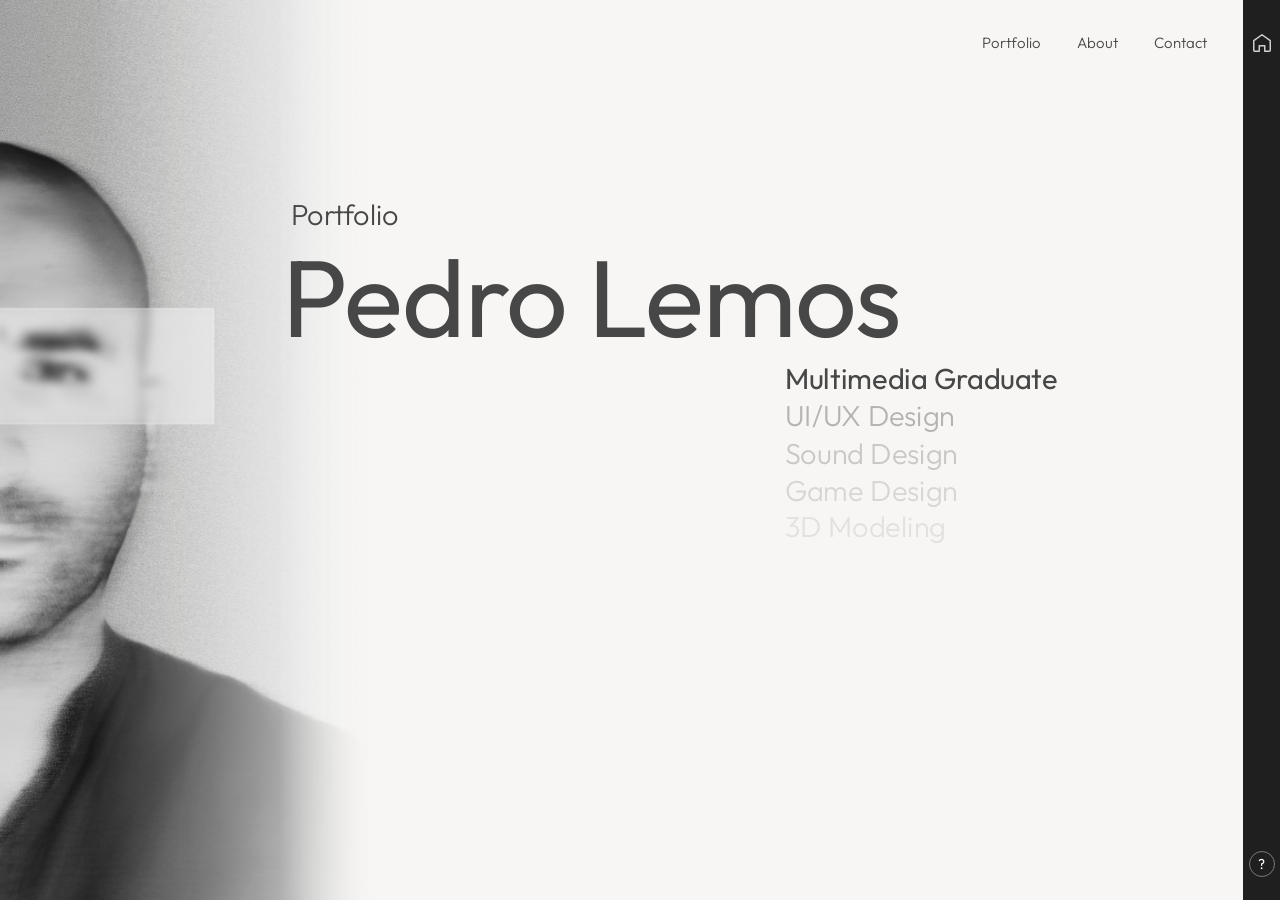
==== index.html @ 50c4084c "mouse decor removed" ====
<!DOCTYPE html>
<html lang="en">
<head>
  <meta charset="UTF-8">
  <meta name="viewport" content="width=device-width, initial-scale=1.0">
  <meta name="description" content="Pedro Lemos — Multimedia Artist, UI/UX Designer, Game Designer. Portfolio showcasing creative work across multiple disciplines.">
  <title>Pedro Lemos — Portfolio</title>
  <link rel="preconnect" href="https://fonts.googleapis.com">
  <link rel="preconnect" href="https://fonts.gstatic.com" crossorigin>
  <link href="https://fonts.googleapis.com/css2?family=Outfit:wght@300;400;500&display=swap" rel="stylesheet">
  <link rel="stylesheet" href="style.css?v=1.5.2">
</head>
<body class="page-landing">

  <div class="viewport-wrapper" id="viewport-wrapper">
    <div class="landing-canvas" id="landing-canvas">

      <!-- Top Navigation Header -->
      <header class="top-nav" id="top-nav">
        <nav class="nav-links">
          <a href="portfolio.html" class="nav-link">Portfolio</a>
          <a href="about.html" class="nav-link">About</a>
          <a href="mailto:pedrotlemos@hotmail.com" class="nav-link" id="nav-contact">Contact</a>
        </nav>
      </header>

      <!-- Main Layout Grid -->
      <main class="main-layout" id="main-layout">
        
        <!-- Left Photo Column (Aspect Ratio Maintained) -->
        <div class="photo-column" id="photo-column">
          <div class="photo-wrapper" id="photo-wrapper">
            <img
              src="photo.png"
              alt="Pedro Lemos portrait"
              class="photo-img photo-default"
              id="photo-default"
            />
            <img
              src="assets/PhotoMe_Hover.png"
              alt="Pedro Lemos portrait hover"
              class="photo-img photo-hover"
              id="photo-hover"
            />
          </div>
        </div>

        <!-- Unified Content Block: Portfolio + Pedro Lemos + Skills -->
        <div class="content-group" id="content-group">
          <!-- Portfolio Label -->
          <span class="label-portfolio" id="label-portfolio">Portfolio</span>
          
          <!-- Pedro Lemos Name -->
          <h1 class="hero-name" id="hero-name">Pedro Lemos</h1>
          
          <!-- Skills List (Aggregated directly under Pedro Lemos) -->
          <div class="skills-block" id="skills-block">
            <p class="skill-item skill--primary" id="skill-multimedia">Multimedia Graduate</p>
            <p class="skill-item skill--sub1" id="skill-uiux">UI/UX Design</p>
            <p class="skill-item skill--sub2" id="skill-sound">Sound Design</p>
            <p class="skill-item skill--sub3" id="skill-game">Game Design</p>
            <p class="skill-item skill--sub4" id="skill-3d">3D Modeling</p>
          </div>
        </div>

      </main>

      <!-- Right Accent Dark Bar (Maintained on all pages) -->
      <aside class="right-accent-bar" id="right-accent-bar">
        <a href="index.html" class="home-btn" aria-label="Go to Home Page">
          <svg width="22" height="22" viewBox="0 0 24 24" fill="none" stroke="currentColor" stroke-width="1.6" stroke-linecap="round" stroke-linejoin="round">
            <path d="M3 9.5L12 3l9 6.5V20a1 1 0 0 1-1 1h-5v-6h-6v6H4a1 1 0 0 1-1-1V9.5z"/>
          </svg>
        </a>
        <button class="hamburger-btn" id="hamburger-btn" aria-label="Toggle Menu">
          <span class="hamburger-line"></span>
          <span class="hamburger-line"></span>
          <span class="hamburger-line"></span>
        </button>
        <button class="info-btn" id="info-btn" aria-label="About this portfolio">?</button>
      </aside>

    </div>
  </div>

  <!-- Info Modal / Popup -->
  <div class="modal-overlay" id="info-modal">
    <div class="modal-content">
      <button class="modal-close" id="modal-close" aria-label="Close modal">&times;</button>
      <h2 class="modal-title">About this Portfolio</h2>
      <div class="modal-body">
        <p><strong>Purpose:</strong> This digital canvas showcases my creative engineering works across UI/UX, 3D modeling, game systems, and audio synthesis.</p>
        <p><strong>Behind the Scenes:</strong> Developed with pure semantic HTML5, fluid modern vanilla CSS (using clamp coordinates for uncompromised resolution support from 1366x768 up to 4K displays), and vanilla JS. It features momentum parallax displacement, staggered entrance animations, and robust query cache versioning.</p>
      </div>
    </div>
  </div>

  <script src="main.js"></script>
</body>
</html>
---- style.css ----
/* ============================================================
   DESIGN TOKENS & DESIGN SYSTEM (Figma Reference 1920x1080)
   ============================================================ */
:root {
  --bg-color: #f7f6f4;
  --dark-bar-bg: #1f1f1f;
  --text-main: #474747;

  /* Hierarchy Opacities */
  --text-sub1: rgba(71, 71, 71, 0.38);
  --text-sub2: rgba(71, 71, 71, 0.26);
  --text-sub3: rgba(71, 71, 71, 0.18);
  --text-sub4: rgba(71, 71, 71, 0.12);

  --font-family: 'Outfit', -apple-system, BlinkMacSystemFont, sans-serif;

  /* Relative Figma scaling variables (based on 1920px canvas width) */
  --right-bar-w: clamp(36px, 2.86vw, 55px);
  --nav-top: clamp(20px, 3.7vh, 40px);
  --nav-right-gap: clamp(24px, 2.86vw, 55px);

  /* Exact gaps from Figma annotations */
  --gap-top-portfolio: clamp(140px, 29vh, 314px);
  --gap-portfolio-name: clamp(14px, 1.74vw, 33.39px);
  --gap-photo-name: clamp(32px, 4.61vw, 88.61px);
  --gap-name-skills: clamp(14px, 1.66vw, 31.83px);
}

/* ============================================================
   RESET & BASE
   ============================================================ */
*,
*::before,
*::after {
  margin: 0;
  padding: 0;
  box-sizing: border-box;
}

html,
body {
  width: 100%;
  height: 100%;
  overflow: hidden;
  background-color: var(--bg-color);
  font-family: var(--font-family);
  color: var(--text-main);
  -webkit-font-smoothing: antialiased;
  -moz-osx-font-smoothing: grayscale;
}

.viewport-wrapper {
  width: 100vw;
  height: 100vh;
  overflow: hidden;
  position: relative;
  background-color: var(--bg-color);
}

.landing-canvas {
  width: 100%;
  height: 100%;
  display: grid;
  grid-template-columns: 1fr var(--right-bar-w);
  position: relative;
}

.right-accent-bar {
  background-color: var(--dark-bar-bg);
  height: 100%;
  width: 100%;
  z-index: 25;
  position: relative;
}

.home-btn {
  position: absolute;
  top: calc(var(--nav-top) - 6px);
  left: 50%;
  transform: translateX(-50%);
  width: 32px;
  height: 32px;
  display: flex;
  align-items: center;
  justify-content: center;
  color: rgba(255, 255, 255, 0.8);
  text-decoration: none;
  z-index: 30;
  outline: none;
  transition: color 0.3s ease, transform 0.3s ease, opacity 0.3s ease;
}

.home-btn:hover {
  color: #ffffff;
  transform: translateX(-50%) scale(1.1);
}

body.initial-load .home-btn {
  animation: info-btn-reveal 0.8s cubic-bezier(0.22, 1, 0.36, 1) 0.15s both;
}

.hamburger-btn {
  display: none !important; /* Hidden for now, saved for later */
  position: absolute;
  top: calc(var(--nav-top) - 4px);
  left: 50%;
  transform: translateX(-50%);
  flex-direction: column;
  justify-content: space-between;
  width: 22px;
  height: 14px;
  background: none;
  border: none;
  padding: 0;
  cursor: pointer;
  z-index: 30;
  outline: none;
}

.hamburger-line {
  width: 100%;
  height: 2px;
  background-color: #ffffff;
  border-radius: 2px;
  transition: opacity 0.3s ease;
}

.hamburger-btn:hover .hamburger-line {
  opacity: 0.7;
}

.info-btn {
  position: absolute;
  bottom: clamp(12px, 1.8vw, 28px);
  left: 50%;
  transform: translateX(-50%);
  width: 26px;
  height: 26px;
  border: 1px solid rgba(255, 255, 255, 0.4);
  border-radius: 50%;
  background: none;
  color: #ffffff;
  font-family: 'Outfit', sans-serif;
  font-size: 14px;
  font-weight: 400;
  display: flex;
  align-items: center;
  justify-content: center;
  cursor: pointer;
  z-index: 30;
  outline: none;
  transition: border-color 0.3s ease, background-color 0.3s ease, transform 0.3s ease;
}

.info-btn:hover {
  border-color: #ffffff;
  background-color: rgba(255, 255, 255, 0.1);
  transform: translateX(-50%) scale(1.05);
}

body.initial-load .info-btn {
  animation: info-btn-reveal 0.8s cubic-bezier(0.22, 1, 0.36, 1) 0.25s both;
}

@keyframes info-btn-reveal {
  from {
    opacity: 0;
    transform: translateX(-50%) translateY(16px);
  }
  to {
    opacity: 1;
    transform: translateX(-50%) translateY(0);
  }
}

body.initial-load .right-accent-bar {
  transform-origin: top;
  animation: bar-reveal 1s cubic-bezier(0.22, 1, 0.36, 1) 0.05s both;
}

body.initial-load .hamburger-btn {
  animation: nav-link-reveal 0.75s cubic-bezier(0.22, 1, 0.36, 1) both;
  animation-delay: 0.15s;
}

/* ============================================================
   TOP NAVIGATION
   ============================================================ */
.top-nav {
  position: absolute;
  top: var(--nav-top);
  right: calc(var(--right-bar-w) + var(--nav-right-gap));
  z-index: 30;
}

.logo-brand {
  position: absolute;
  top: var(--nav-top);
  left: clamp(24px, 3.2vw, 55px);
  z-index: 30;
  font-weight: 500;
  font-size: clamp(16px, 1.2vw, 23px);
  letter-spacing: -0.01em;
  color: var(--text-main);
  text-decoration: none;
  transition: opacity 0.3s ease;
}

.logo-brand:hover {
  opacity: 0.65;
}

body.initial-load .logo-brand {
  animation: nav-link-reveal 0.75s cubic-bezier(0.22, 1, 0.36, 1) both;
  animation-delay: 0.05s;
}

.nav-links {
  display: flex;
  align-items: center;
  gap: clamp(24px, 2.8vw, 48px);
}

/* Header links entrance animation: ONE BY ONE (Staggered) ONLY on initial site load */
body.initial-load .nav-link {
  animation: nav-link-reveal 0.75s cubic-bezier(0.22, 1, 0.36, 1) both;
}

body.initial-load .nav-links a:nth-child(1) { animation-delay: 0.10s; }
body.initial-load .nav-links a:nth-child(2) { animation-delay: 0.22s; }
body.initial-load .nav-links a:nth-child(3) { animation-delay: 0.34s; }

/* ALL links MUST have exact same light weight (300) */
.nav-link {
  position: relative;
  display: inline-flex;
  justify-content: center;
  align-items: center;
  font-weight: 300 !important;
  font-size: clamp(15px, 1.1vw, 21px);
  color: var(--text-main);
  text-decoration: none;
  transition: opacity 0.3s ease;
  padding-bottom: 2px;
}

.nav-link::after {
  content: '';
  position: absolute;
  bottom: 0;
  left: 50%;
  transform: translateX(-50%);
  width: 0%;
  height: 1px;
  background-color: currentColor;
  transition: width 0.35s cubic-bezier(0.25, 1, 0.5, 1);
}

.nav-link:hover,
.nav-link.active {
  opacity: 0.65;
}

.nav-link:hover::after,
.nav-link.active::after {
  width: 70%;
}

/* ============================================================
   MAIN LAYOUT & PORTRAIT (STRICT ASPECT RATIO)
   ============================================================ */
.main-layout {
  position: relative;
  width: 100%;
  height: 100%;
  display: flex;
  align-items: stretch;
  overflow: hidden;
}

/* Photo Column - Preserves strict aspect ratio */
.photo-column {
  height: 100%;
  aspect-ratio: 380 / 920;
  max-width: 35vw;
  position: relative;
  overflow: hidden;
  z-index: 2;
  flex-shrink: 0;
  animation: photo-reveal 1.2s cubic-bezier(0.22, 1, 0.36, 1) 0.15s both;

  /* Linear horizontal mask fading right side */
  mask-image: linear-gradient(to right, #000 75%, transparent 100%);
  -webkit-mask-image: linear-gradient(to right, #000 75%, transparent 100%);
}

.photo-wrapper {
  position: relative;
  width: 100%;
  height: 100%;
  will-change: transform;
}

.photo-img {
  position: absolute;
  top: 0;
  left: 0;
  width: 100%;
  height: 100%;
  object-fit: cover;
  object-position: center left;
  display: block;
  filter: grayscale(100%);
  transition: opacity 0.6s ease, filter 0.6s ease;
}

.photo-default {
  z-index: 1;
  opacity: 1;
}

.photo-hover {
  z-index: 2;
  opacity: 0;
}

.photo-column:hover .photo-hover {
  opacity: 1;
  filter: grayscale(40%);
}

.photo-column:hover .photo-default {
  filter: grayscale(40%);
}

/* ============================================================
   UNIFIED CONTENT GROUP (Portfolio + Pedro Lemos + Skills)
   ============================================================ */
/* All items are grouped together so they NEVER separate */
.content-group {
  position: absolute;
  top: clamp(95px, 21.8vh, 240px);
  left: clamp(260px, 22vw, 340px);
  display: flex;
  flex-direction: column;
  align-items: flex-start;
  z-index: 10;
  pointer-events: auto;
  transform: scale(0.92);
  transform-origin: top left;
}

/* Portfolio label */
.label-portfolio {
  font-weight: 300;
  font-size: clamp(22px, 2.46vw, 47.3px);
  color: var(--text-main);
  letter-spacing: -0.2px;
  margin-left: clamp(6px, 0.75vw, 12px);
  margin-bottom: var(--gap-portfolio-name);
  animation: text-entrance-up 0.85s cubic-bezier(0.22, 1, 0.36, 1) 0.22s both;
}

/* Pedro Lemos Heading */
.hero-name {
  font-weight: 400;
  font-size: clamp(56px, 9.27vw, 178px);
  line-height: 0.82;
  letter-spacing: -0.01em;
  color: var(--text-main);
  white-space: nowrap;
  margin-bottom: var(--gap-name-skills);
  animation: text-entrance-up 0.9s cubic-bezier(0.22, 1, 0.36, 1) 0.32s both;
}

/* Skills Block */
.skills-block {
  align-self: flex-end;
  margin-left: clamp(380px, 42.7vw, 820px);
  display: flex;
  flex-direction: column;
  gap: 2px;
  text-align: left;
  width: clamp(240px, 17.45vw, 335px);
  max-width: 100%;
}

.skill-item {
  font-weight: 300;
  font-size: clamp(22px, 2.46vw, 47.3px);
  line-height: 1.22;
  transition: color 0.3s ease, transform 0.3s ease;
  cursor: default;
  white-space: nowrap;
  animation: skill-cascade 0.65s cubic-bezier(0.22, 1, 0.36, 1) both;
}

.skill-item:not(.skill--primary):hover {
  transform: translateX(4px);
  color: var(--text-main) !important;
}

/* Staggered cascade entrance delays (Top to Bottom) */
.skill--primary { color: var(--text-main); font-weight: 400; animation-delay: 0.45s; }
.skill--sub1    { color: var(--text-sub1); animation-delay: 0.55s; }
.skill--sub2    { color: var(--text-sub2); animation-delay: 0.65s; }
.skill--sub3    { color: var(--text-sub3); animation-delay: 0.75s; }
.skill--sub4    { color: var(--text-sub4); animation-delay: 0.85s; }

/* Top-to-bottom cascade keyframes */
@keyframes skill-cascade {
  from {
    opacity: 0;
    transform: translateY(-14px);
  }
  to {
    opacity: 1;
    transform: translateY(0);
  }
}

@keyframes text-entrance-up {
  from {
    opacity: 0;
    transform: translateY(28px);
  }
  to {
    opacity: 1;
    transform: translateY(0);
  }
}

@keyframes content-page-entrance {
  from {
    opacity: 0;
    transform: translateY(22px);
  }
  to {
    opacity: 1;
    transform: translateY(0);
  }
}

@keyframes bar-reveal {
  from {
    opacity: 0;
    transform: scaleY(0);
  }
  to {
    opacity: 1;
    transform: scaleY(1);
  }
}

@keyframes nav-link-reveal {
  from {
    opacity: 0;
    transform: translateY(-16px);
  }
  to {
    opacity: 1;
    transform: translateY(0);
  }
}

@keyframes photo-reveal {
  from {
    opacity: 0;
    filter: blur(4px) grayscale(100%);
  }
  to {
    opacity: 1;
    filter: blur(0px) grayscale(100%);
  }
}

/* ============================================================
   2K & 4K HIGH-RESOLUTION PROPORTIONAL SCALING (2560px & 3840px)
   ============================================================ */
@media (min-width: 1921px) {
  :root {
    --right-bar-w: 2.86vw;
    --nav-top: 3.7vh;
    --nav-right-gap: 2.86vw;
    --gap-top-portfolio: 29vh;
    --gap-portfolio-name: 1.74vw;
    --gap-photo-name: 4.61vw;
    --gap-name-skills: 1.66vw;
  }

  .nav-link {
    font-size: 1.1vw;
  }

  .logo-brand {
    font-size: 1.2vw;
  }

  .photo-column {
    max-width: 35vw;
  }

  .content-group {
    top: 21.8vh;
    left: 22vw;
  }

  .label-portfolio {
    font-size: 2.46vw;
    margin-left: 0.75vw;
  }

  .hero-name {
    font-size: 9.27vw;
  }

  .skills-block {
    margin-left: 42.7vw;
    width: 17.45vw;
  }

  .skill-item {
    font-size: 2.46vw;
  }
}

/* ============================================================
   RESPONSIVE BREAKPOINTS (PRESERVES PROPORTIONS & RATIOS)
   ============================================================ */

@media (max-width: 1024px) {
  .content-group {
    left: calc(28vw + 24px);
    max-width: calc(100vw - 28vw - var(--right-bar-w) - 40px);
  }

  .skills-block {
    align-self: flex-start;
    margin-left: 20px;
  }
}

@media (max-width: 768px) {

  html,
  body {
    overflow-y: auto;
    height: auto;
  }

  .viewport-wrapper {
    height: auto;
    min-height: 100vh;
  }

  .landing-canvas {
    grid-template-columns: 1fr 20px;
    height: auto;
    min-height: 100vh;
  }

  .main-layout {
    flex-direction: column;
    height: auto;
  }

  .photo-column {
    width: 100%;
    max-width: 100%;
    height: 44vh;
    min-height: 300px;
    aspect-ratio: auto;
    mask-image: linear-gradient(to bottom, #000 80%, transparent 100%);
    -webkit-mask-image: linear-gradient(to bottom, #000 80%, transparent 100%);
  }

  .content-group {
    position: relative;
    top: auto;
    left: auto;
    padding: 32px 20px 60px;
    max-width: 100%;
  }

  .skills-block {
    align-self: flex-start;
    margin-left: 0;
  }

  .top-nav {
    top: 16px;
    right: 36px;
  }
}

/* ============================================================
   PORTFOLIO SHOWCASE PAGE (portfolio.html)
   ============================================================ */
.portfolio-main {
  width: 100%;
  height: 100vh;
  overflow-y: auto;
  padding: clamp(100px, 14vh, 140px) clamp(40px, 6vw, 120px) 80px;
  scroll-behavior: smooth;
  animation: content-page-entrance 0.7s cubic-bezier(0.22, 1, 0.36, 1) both;
}

.portfolio-header-block {
  margin-bottom: 48px;
  animation: fade-up 0.8s cubic-bezier(0.22, 1, 0.36, 1) 0.1s both;
}

.back-link {
  display: inline-block;
  font-weight: 300;
  font-size: 16px;
  color: var(--text-main);
  text-decoration: none;
  margin-bottom: 16px;
  opacity: 0.7;
  transition: opacity 0.3s ease, transform 0.3s ease;
}

.back-link:hover {
  opacity: 1;
  transform: translateX(-4px);
}

.portfolio-title {
  font-weight: 400;
  font-size: clamp(36px, 4.5vw, 64px);
  color: var(--text-main);
  line-height: 1.1;
  margin-bottom: 12px;
}

.portfolio-subtitle {
  font-weight: 300;
  font-size: clamp(18px, 1.8vw, 24px);
  color: var(--text-sub1);
  max-width: 600px;
}

.portfolio-grid {
  display: grid;
  grid-template-columns: repeat(auto-fill, minmax(320px, 1fr));
  gap: 36px;
  animation: fade-up 0.8s cubic-bezier(0.22, 1, 0.36, 1) 0.25s both;
}

.project-card {
  background: #ffffff;
  border-radius: 12px;
  border: 1px solid rgba(71, 71, 71, 0.08);
  overflow: hidden;
  transition: transform 0.4s cubic-bezier(0.22, 1, 0.36, 1), box-shadow 0.4s ease;
  box-shadow: 0 4px 20px rgba(0, 0, 0, 0.03);
}

.project-card:hover {
  transform: translateY(-8px);
  box-shadow: 0 16px 32px rgba(0, 0, 0, 0.08);
}

.card-image-wrapper {
  width: 100%;
  height: 220px;
  background-color: #faf9f7;
  display: flex;
  align-items: center;
  justify-content: center;
  overflow: hidden;
  border-bottom: 1px solid rgba(71, 71, 71, 0.06);
}

.card-img {
  width: 100%;
  height: 100%;
  object-fit: cover;
  filter: grayscale(100%);
  transition: filter 0.5s ease, transform 0.5s ease;
}

.project-card:hover .card-img {
  transform: scale(1.06);
  filter: grayscale(20%);
}


.card-info {
  padding: 24px;
}

.card-category {
  display: inline-block;
  font-weight: 300;
  font-size: 13px;
  letter-spacing: 0.08em;
  text-transform: uppercase;
  color: var(--text-sub1);
  margin-bottom: 8px;
}

.card-title {
  font-weight: 400;
  font-size: 20px;
  color: var(--text-main);
  margin-bottom: 8px;
  line-height: 1.3;
}

.card-desc {
  font-weight: 300;
  font-size: 15px;
  color: rgba(71, 71, 71, 0.7);
  line-height: 1.5;
}

/* ============================================================
   ABOUT ME PAGE (about.html)
   ============================================================ */
.about-container {
  width: 100%;
  height: 100vh;
  display: grid;
  grid-template-columns: auto 1fr clamp(243px, 17.2vw, 306px);
  padding: calc(var(--nav-top) + clamp(26px, 2.5vw, 38px)) var(--right-bar-w) clamp(30px, 4vh, 60px) clamp(24px, 3.2vw, 55px);
  gap: clamp(26px, 2.8vw, 42px);
  box-sizing: border-box;
  align-items: stretch;
  animation: content-page-entrance 0.7s cubic-bezier(0.22, 1, 0.36, 1) both;
}

.about-left-col {
  height: 100%;
  display: flex;
  align-items: flex-start;
  justify-content: flex-start;
}

.about-photo-wrapper {
  width: auto;
  height: 100%;
  max-height: calc(100vh - var(--nav-top) - clamp(26px, 2.5vw, 38px) - clamp(30px, 4vh, 60px));
  overflow: hidden;
  border-radius: 0;
  box-shadow: none;
  background: transparent;
  display: flex;
  align-items: flex-start;
  justify-content: flex-start;
}

.about-photo-img {
  width: auto;
  height: 100%;
  max-height: calc(100vh - var(--nav-top) - clamp(26px, 2.5vw, 38px) - clamp(30px, 4vh, 60px));
  object-fit: contain;
  filter: grayscale(100%);
}

.about-center-col {
  width: 100%;
  height: 100%;
  display: flex;
  align-items: flex-end;
  justify-content: flex-start;
  padding-bottom: 0;
}

.about-description {
  max-width: 480px;
  display: flex;
  flex-direction: column;
  gap: 20px;
}

.about-bio,
.about-skills-list {
  font-weight: 300;
  font-size: clamp(15px, 1.15vw, 18px);
  color: rgba(71, 71, 71, 0.85);
  line-height: 1.6;
}

.about-right-col {
  width: 100%;
  height: 100%;
  display: flex;
  flex-direction: column;
  align-items: flex-end;
  justify-content: flex-start;
}

.secondary-card {
  width: clamp(243px, 17.2vw, 306px);
  display: flex;
  flex-direction: column;
}

.secondary-photo-wrapper {
  width: 100%;
  max-height: calc(100vh - var(--nav-top) - clamp(26px, 2.5vw, 38px) - 140px);
  aspect-ratio: 3 / 4;
  overflow: hidden;
  border-radius: 2px;
  background: transparent;
}

.secondary-photo-img {
  width: 100%;
  height: 100%;
  object-fit: cover;
}

.secondary-photo-caption {
  font-weight: 300;
  font-size: clamp(13px, 0.95vw, 15px);
  color: rgba(71, 71, 71, 0.8);
  line-height: 1.5;
  margin-top: clamp(20px, 2vh, 32px);
}

/* Responsive adjustments for About Page */
@media (max-width: 1024px) {
  .about-container {
    grid-template-columns: 1fr;
    height: auto;
    overflow-y: auto;
    padding-bottom: 80px;
    gap: 36px;
    align-items: start;
  }

  .about-left-col {
    justify-content: center;
  }

  .about-photo-wrapper {
    max-height: 50vh;
  }

  .about-center-col,
  .about-right-col {
    align-items: flex-start;
  }

  .secondary-card {
    max-width: 100%;
  }
}

/* ============================================================
   MODAL OVERLAY (INFO / BEHIND THE SCENES)
   ============================================================ */
.modal-overlay {
  position: fixed;
  top: 0;
  left: 0;
  width: 100vw;
  height: 100vh;
  background-color: rgba(0, 0, 0, 0.4);
  backdrop-filter: blur(8px);
  -webkit-backdrop-filter: blur(8px);
  z-index: 100;
  display: flex;
  align-items: center;
  justify-content: center;
  opacity: 0;
  pointer-events: none;
  transition: opacity 0.4s cubic-bezier(0.22, 1, 0.36, 1);
}

.modal-overlay.active {
  opacity: 1;
  pointer-events: auto;
}

.modal-content {
  background-color: #ffffff;
  border-radius: 12px;
  width: 90%;
  max-width: 485px;
  padding: 36px;
  box-shadow: 0 20px 40px rgba(0, 0, 0, 0.15);
  position: relative;
  transform: translateY(20px) scale(0.95);
  transition: transform 0.4s cubic-bezier(0.22, 1, 0.36, 1);
}

.modal-overlay.active .modal-content {
  transform: translateY(0) scale(1);
}

.modal-close {
  position: absolute;
  top: 20px;
  right: 20px;
  background: none;
  border: none;
  font-size: 28px;
  line-height: 1;
  color: var(--text-main);
  opacity: 0.6;
  cursor: pointer;
  padding: 4px;
  transition: opacity 0.2s ease, transform 0.2s ease;
  outline: none;
}

.modal-close:hover {
  opacity: 1;
  transform: scale(1.1);
}

.modal-title {
  font-weight: 400;
  font-size: 24px;
  color: var(--text-main);
  margin-bottom: 20px;
}

.modal-body {
  font-weight: 300;
  font-size: 15px;
  color: rgba(71, 71, 71, 0.85);
  line-height: 1.6;
}

.modal-body p {
  margin-bottom: 16px;
}

.modal-body p:last-child {
  margin-bottom: 0;
}

.modal-body strong {
  font-weight: 500;
  color: var(--text-main);
}
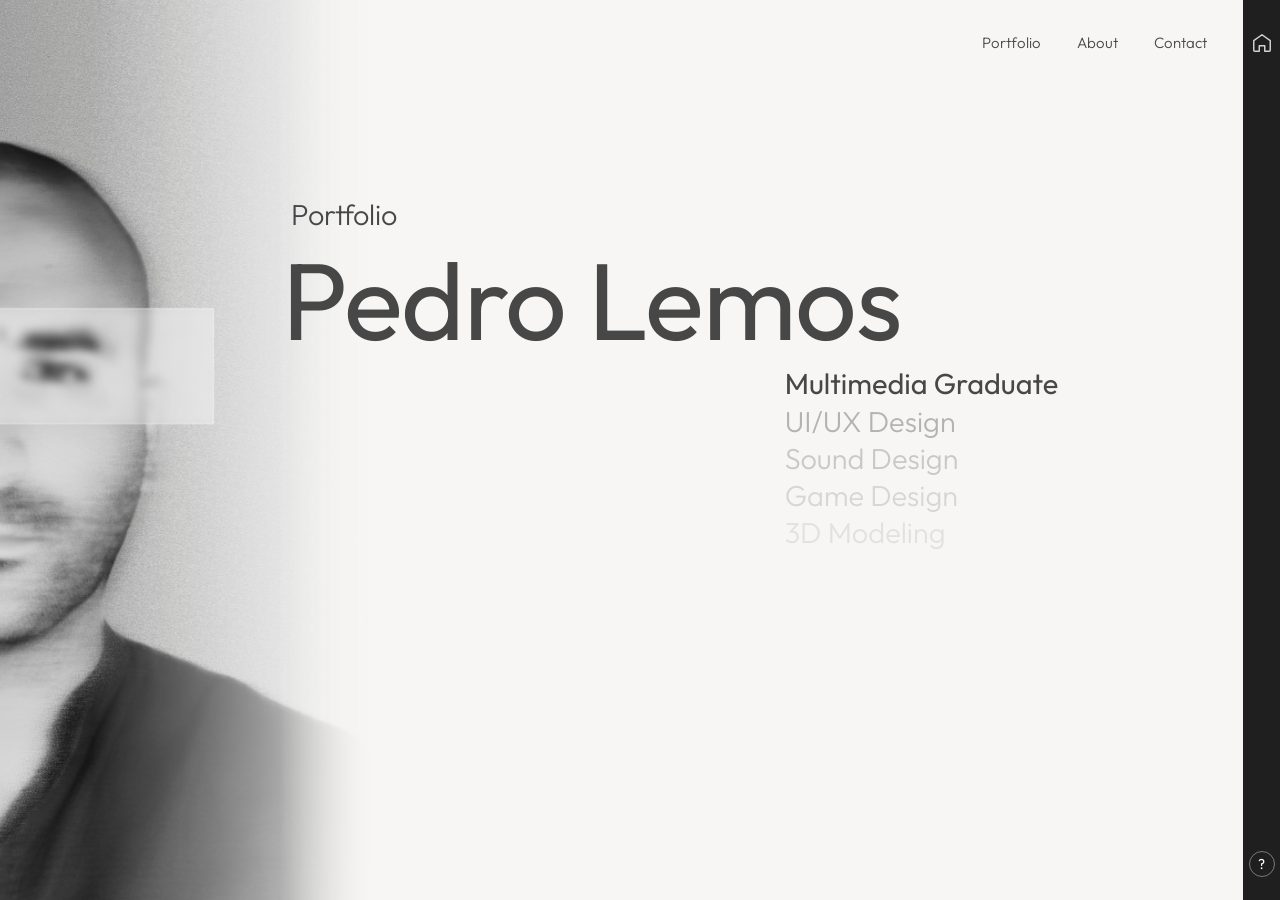
==== commit 03119be7: "1.0" ====
--- a/index.html
+++ b/index.html
@@ -8,15 +8,14 @@
   <link rel="preconnect" href="https://fonts.googleapis.com">
   <link rel="preconnect" href="https://fonts.gstatic.com" crossorigin>
   <link href="https://fonts.googleapis.com/css2?family=Outfit:wght@300;400;500&display=swap" rel="stylesheet">
-  <link rel="stylesheet" href="style.css?v=1.5.2">
+  <link rel="stylesheet" href="style.css?v=1.9.6">
 </head>
 <body class="page-landing">
 
   <div class="viewport-wrapper" id="viewport-wrapper">
     <div class="landing-canvas" id="landing-canvas">
 
-      <!-- Top Navigation Header -->
-      <header class="top-nav" id="top-nav">
+            <header class="top-nav" id="top-nav">
         <nav class="nav-links">
           <a href="portfolio.html" class="nav-link">Portfolio</a>
           <a href="about.html" class="nav-link">About</a>
@@ -24,11 +23,9 @@
         </nav>
       </header>
 
-      <!-- Main Layout Grid -->
-      <main class="main-layout" id="main-layout">
+            <main class="main-layout" id="main-layout">
         
-        <!-- Left Photo Column (Aspect Ratio Maintained) -->
-        <div class="photo-column" id="photo-column">
+                <div class="photo-column" id="photo-column">
           <div class="photo-wrapper" id="photo-wrapper">
             <img
               src="photo.png"
@@ -45,16 +42,12 @@
           </div>
         </div>
 
-        <!-- Unified Content Block: Portfolio + Pedro Lemos + Skills -->
-        <div class="content-group" id="content-group">
-          <!-- Portfolio Label -->
-          <span class="label-portfolio" id="label-portfolio">Portfolio</span>
+                <div class="content-group" id="content-group">
+                    <span class="label-portfolio" id="label-portfolio">Portfolio</span>
           
-          <!-- Pedro Lemos Name -->
-          <h1 class="hero-name" id="hero-name">Pedro Lemos</h1>
+                    <h1 class="hero-name" id="hero-name">Pedro Lemos</h1>
           
-          <!-- Skills List (Aggregated directly under Pedro Lemos) -->
-          <div class="skills-block" id="skills-block">
+                    <div class="skills-block" id="skills-block">
             <p class="skill-item skill--primary" id="skill-multimedia">Multimedia Graduate</p>
             <p class="skill-item skill--sub1" id="skill-uiux">UI/UX Design</p>
             <p class="skill-item skill--sub2" id="skill-sound">Sound Design</p>
@@ -65,8 +58,7 @@
 
       </main>
 
-      <!-- Right Accent Dark Bar (Maintained on all pages) -->
-      <aside class="right-accent-bar" id="right-accent-bar">
+            <aside class="right-accent-bar" id="right-accent-bar">
         <a href="index.html" class="home-btn" aria-label="Go to Home Page">
           <svg width="22" height="22" viewBox="0 0 24 24" fill="none" stroke="currentColor" stroke-width="1.6" stroke-linecap="round" stroke-linejoin="round">
             <path d="M3 9.5L12 3l9 6.5V20a1 1 0 0 1-1 1h-5v-6h-6v6H4a1 1 0 0 1-1-1V9.5z"/>
@@ -83,15 +75,27 @@
     </div>
   </div>
 
-  <!-- Info Modal / Popup -->
-  <div class="modal-overlay" id="info-modal">
+    <div class="modal-overlay" id="info-modal">
     <div class="modal-content">
       <button class="modal-close" id="modal-close" aria-label="Close modal">&times;</button>
       <h2 class="modal-title">About this Portfolio</h2>
       <div class="modal-body">
-        <p><strong>Purpose:</strong> This digital canvas showcases my creative engineering works across UI/UX, 3D modeling, game systems, and audio synthesis.</p>
-        <p><strong>Behind the Scenes:</strong> Developed with pure semantic HTML5, fluid modern vanilla CSS (using clamp coordinates for uncompromised resolution support from 1366x768 up to 4K displays), and vanilla JS. It features momentum parallax displacement, staggered entrance animations, and robust query cache versioning.</p>
+        <p>This website serves as an evolving digital canvas and personal archive, a space to document independent projects.</p>
+        <p><strong>Stack & Performance:</strong> Vanilla HTML5 / CSS3 / JavaScript - Optimized WebP & Inline SVG - Priority Fetching</p>
       </div>
+    </div>
+  </div>
+
+  <div class="mobile-block-overlay" id="mobile-block-overlay">
+    <div class="mobile-block-box">
+      <svg class="mobile-block-icon" viewBox="0 0 24 24" fill="none" stroke="currentColor" stroke-width="1.6" stroke-linecap="round" stroke-linejoin="round">
+        <rect x="2" y="3" width="20" height="14" rx="2" ry="2"></rect>
+        <line x1="8" y1="21" x2="16" y2="21"></line>
+        <line x1="12" y1="17" x2="12" y2="21"></line>
+      </svg>
+      <h2 class="mobile-block-title">Desktop Experience Only</h2>
+      <p class="mobile-block-text">This website is not yet optimized for mobile devices. Please visit on a desktop or laptop computer for the intended experience.</p>
+      <span class="mobile-block-tag">Mobile Version In Progress</span>
     </div>
   </div>
 
--- a/style.css
+++ b/style.css
@@ -1,34 +1,25 @@
-/* ============================================================
-   DESIGN TOKENS & DESIGN SYSTEM (Figma Reference 1920x1080)
-   ============================================================ */
 :root {
   --bg-color: #f7f6f4;
   --dark-bar-bg: #1f1f1f;
   --text-main: #474747;
 
-  /* Hierarchy Opacities */
-  --text-sub1: rgba(71, 71, 71, 0.38);
+    --text-sub1: rgba(71, 71, 71, 0.38);
   --text-sub2: rgba(71, 71, 71, 0.26);
   --text-sub3: rgba(71, 71, 71, 0.18);
   --text-sub4: rgba(71, 71, 71, 0.12);
 
   --font-family: 'Outfit', -apple-system, BlinkMacSystemFont, sans-serif;
 
-  /* Relative Figma scaling variables (based on 1920px canvas width) */
-  --right-bar-w: clamp(36px, 2.86vw, 55px);
+    --right-bar-w: clamp(36px, 2.86vw, 55px);
   --nav-top: clamp(20px, 3.7vh, 40px);
   --nav-right-gap: clamp(24px, 2.86vw, 55px);
 
-  /* Exact gaps from Figma annotations */
-  --gap-top-portfolio: clamp(140px, 29vh, 314px);
+    --gap-top-portfolio: clamp(140px, 29vh, 314px);
   --gap-portfolio-name: clamp(14px, 1.74vw, 33.39px);
   --gap-photo-name: clamp(32px, 4.61vw, 88.61px);
   --gap-name-skills: clamp(14px, 1.66vw, 31.83px);
 }
 
-/* ============================================================
-   RESET & BASE
-   ============================================================ */
 *,
 *::before,
 *::after {
@@ -100,8 +91,7 @@
 }
 
 .hamburger-btn {
-  display: none !important; /* Hidden for now, saved for later */
-  position: absolute;
+  display: none !important;   position: absolute;
   top: calc(var(--nav-top) - 4px);
   left: 50%;
   transform: translateX(-50%);
@@ -183,9 +173,6 @@
   animation-delay: 0.15s;
 }
 
-/* ============================================================
-   TOP NAVIGATION
-   ============================================================ */
 .top-nav {
   position: absolute;
   top: var(--nav-top);
@@ -221,7 +208,6 @@
   gap: clamp(24px, 2.8vw, 48px);
 }
 
-/* Header links entrance animation: ONE BY ONE (Staggered) ONLY on initial site load */
 body.initial-load .nav-link {
   animation: nav-link-reveal 0.75s cubic-bezier(0.22, 1, 0.36, 1) both;
 }
@@ -230,7 +216,6 @@
 body.initial-load .nav-links a:nth-child(2) { animation-delay: 0.22s; }
 body.initial-load .nav-links a:nth-child(3) { animation-delay: 0.34s; }
 
-/* ALL links MUST have exact same light weight (300) */
 .nav-link {
   position: relative;
   display: inline-flex;
@@ -266,9 +251,6 @@
   width: 70%;
 }
 
-/* ============================================================
-   MAIN LAYOUT & PORTRAIT (STRICT ASPECT RATIO)
-   ============================================================ */
 .main-layout {
   position: relative;
   width: 100%;
@@ -278,7 +260,6 @@
   overflow: hidden;
 }
 
-/* Photo Column - Preserves strict aspect ratio */
 .photo-column {
   height: 100%;
   aspect-ratio: 380 / 920;
@@ -289,8 +270,7 @@
   flex-shrink: 0;
   animation: photo-reveal 1.2s cubic-bezier(0.22, 1, 0.36, 1) 0.15s both;
 
-  /* Linear horizontal mask fading right side */
-  mask-image: linear-gradient(to right, #000 75%, transparent 100%);
+    mask-image: linear-gradient(to right, #000 75%, transparent 100%);
   -webkit-mask-image: linear-gradient(to right, #000 75%, transparent 100%);
 }
 
@@ -333,10 +313,6 @@
   filter: grayscale(40%);
 }
 
-/* ============================================================
-   UNIFIED CONTENT GROUP (Portfolio + Pedro Lemos + Skills)
-   ============================================================ */
-/* All items are grouped together so they NEVER separate */
 .content-group {
   position: absolute;
   top: clamp(95px, 21.8vh, 240px);
@@ -346,14 +322,11 @@
   align-items: flex-start;
   z-index: 10;
   pointer-events: auto;
-  transform: scale(0.92);
-  transform-origin: top left;
-}
-
-/* Portfolio label */
+}
+
 .label-portfolio {
   font-weight: 300;
-  font-size: clamp(22px, 2.46vw, 47.3px);
+  font-size: clamp(20.2px, 2.26vw, 43.5px);
   color: var(--text-main);
   letter-spacing: -0.2px;
   margin-left: clamp(6px, 0.75vw, 12px);
@@ -361,10 +334,9 @@
   animation: text-entrance-up 0.85s cubic-bezier(0.22, 1, 0.36, 1) 0.22s both;
 }
 
-/* Pedro Lemos Heading */
 .hero-name {
   font-weight: 400;
-  font-size: clamp(56px, 9.27vw, 178px);
+  font-size: clamp(51.5px, 8.53vw, 163.7px);
   line-height: 0.82;
   letter-spacing: -0.01em;
   color: var(--text-main);
@@ -373,22 +345,24 @@
   animation: text-entrance-up 0.9s cubic-bezier(0.22, 1, 0.36, 1) 0.32s both;
 }
 
-/* Skills Block */
 .skills-block {
   align-self: flex-end;
-  margin-left: clamp(380px, 42.7vw, 820px);
+  margin-left: clamp(350px, 39.3vw, 754px);
   display: flex;
   flex-direction: column;
   gap: 2px;
   text-align: left;
-  width: clamp(240px, 17.45vw, 335px);
+  width: clamp(220px, 16.05vw, 308px);
   max-width: 100%;
 }
 
 .skill-item {
   font-weight: 300;
-  font-size: clamp(22px, 2.46vw, 47.3px);
+  font-size: clamp(20.2px, 2.26vw, 43.5px);
   line-height: 1.22;
+  text-rendering: geometricPrecision;
+  -webkit-font-smoothing: antialiased;
+  -moz-osx-font-smoothing: grayscale;
   transition: color 0.3s ease, transform 0.3s ease;
   cursor: default;
   white-space: nowrap;
@@ -400,14 +374,12 @@
   color: var(--text-main) !important;
 }
 
-/* Staggered cascade entrance delays (Top to Bottom) */
 .skill--primary { color: var(--text-main); font-weight: 400; animation-delay: 0.45s; }
 .skill--sub1    { color: var(--text-sub1); animation-delay: 0.55s; }
 .skill--sub2    { color: var(--text-sub2); animation-delay: 0.65s; }
 .skill--sub3    { color: var(--text-sub3); animation-delay: 0.75s; }
 .skill--sub4    { color: var(--text-sub4); animation-delay: 0.85s; }
 
-/* Top-to-bottom cascade keyframes */
 @keyframes skill-cascade {
   from {
     opacity: 0;
@@ -441,6 +413,28 @@
   }
 }
 
+@keyframes about-fade-in {
+  from {
+    opacity: 0;
+    filter: blur(4px);
+  }
+  to {
+    opacity: 1;
+    filter: blur(0);
+  }
+}
+
+@keyframes about-fade-up {
+  from {
+    opacity: 0;
+    transform: translateY(24px);
+  }
+  to {
+    opacity: 1;
+    transform: translateY(0);
+  }
+}
+
 @keyframes bar-reveal {
   from {
     opacity: 0;
@@ -474,9 +468,6 @@
   }
 }
 
-/* ============================================================
-   2K & 4K HIGH-RESOLUTION PROPORTIONAL SCALING (2560px & 3840px)
-   ============================================================ */
 @media (min-width: 1921px) {
   :root {
     --right-bar-w: 2.86vw;
@@ -524,9 +515,6 @@
   }
 }
 
-/* ============================================================
-   RESPONSIVE BREAKPOINTS (PRESERVES PROPORTIONS & RATIOS)
-   ============================================================ */
 
 @media (max-width: 1024px) {
   .content-group {
@@ -593,9 +581,6 @@
   }
 }
 
-/* ============================================================
-   PORTFOLIO SHOWCASE PAGE (portfolio.html)
-   ============================================================ */
 .portfolio-main {
   width: 100%;
   height: 100vh;
@@ -653,13 +638,83 @@
   border-radius: 12px;
   border: 1px solid rgba(71, 71, 71, 0.08);
   overflow: hidden;
-  transition: transform 0.4s cubic-bezier(0.22, 1, 0.36, 1), box-shadow 0.4s ease;
+  transition: transform 0.4s cubic-bezier(0.22, 1, 0.36, 1), box-shadow 0.4s ease, border-color 0.4s ease;
   box-shadow: 0 4px 20px rgba(0, 0, 0, 0.03);
-}
-
-.project-card:hover {
+  position: relative;
+  display: flex;
+  flex-direction: column;
+  text-decoration: none;
+  color: inherit;
+}
+
+.project-card--active {
+  cursor: pointer;
+}
+
+.project-card--active:hover {
   transform: translateY(-8px);
-  box-shadow: 0 16px 32px rgba(0, 0, 0, 0.08);
+  box-shadow: 0 16px 36px rgba(0, 0, 0, 0.09);
+  border-color: rgba(71, 71, 71, 0.22);
+}
+
+.project-card--locked {
+  cursor: not-allowed;
+  opacity: 0.82;
+  background: #faf9f7;
+}
+
+.project-card--locked:hover {
+  transform: none;
+  box-shadow: 0 4px 20px rgba(0, 0, 0, 0.03);
+  border-color: rgba(71, 71, 71, 0.08);
+}
+
+.project-card--locked .card-img {
+  filter: grayscale(100%) opacity(45%) contrast(85%);
+  transform: none !important;
+}
+
+.project-card--locked .card-img.card-img--3d {
+  transform: scale(1.6) translate(-4%, 3%) !important;
+  transform-origin: center center;
+}
+
+.locked-overlay {
+  position: absolute;
+  top: 0;
+  left: 0;
+  width: 100%;
+  height: 100%;
+  display: flex;
+  align-items: center;
+  justify-content: center;
+  background: rgba(247, 246, 244, 0.45);
+  backdrop-filter: blur(2px);
+  -webkit-backdrop-filter: blur(2px);
+  z-index: 4;
+}
+
+.lock-pill {
+  display: inline-flex;
+  align-items: center;
+  gap: 7px;
+  background: rgba(255, 255, 255, 0.95);
+  border: 1px solid rgba(71, 71, 71, 0.15);
+  color: var(--text-main);
+  padding: 8px 14px;
+  border-radius: 24px;
+  font-size: 12px;
+  font-weight: 400;
+  letter-spacing: 0.03em;
+  box-shadow: 0 4px 14px rgba(0, 0, 0, 0.06);
+}
+
+.project-card--locked .card-title {
+  color: rgba(71, 71, 71, 0.65);
+}
+
+.project-card--locked .card-desc {
+  color: rgba(71, 71, 71, 0.45);
 }
 
 .card-image-wrapper {
@@ -671,6 +726,7 @@
   justify-content: center;
   overflow: hidden;
   border-bottom: 1px solid rgba(71, 71, 71, 0.06);
+  position: relative;
 }
 
 .card-img {
@@ -681,14 +737,15 @@
   transition: filter 0.5s ease, transform 0.5s ease;
 }
 
-.project-card:hover .card-img {
-  transform: scale(1.06);
-  filter: grayscale(20%);
-}
-
+.project-card--active:hover .card-img {
+  transform: scale(1.05);
+  filter: grayscale(10%);
+}
 
 .card-info {
   padding: 24px;
+  display: flex;
+  flex-direction: column;
 }
 
 .card-category {
@@ -716,9 +773,270 @@
   line-height: 1.5;
 }
 
-/* ============================================================
-   ABOUT ME PAGE (about.html)
-   ============================================================ */
+.cat-minimal-container {
+  width: 100%;
+  height: 100vh;
+  display: grid;
+  grid-template-columns: auto 1fr;
+  padding: calc(var(--nav-top) + clamp(16px, 2vh, 32px)) 0 clamp(20px, 3vh, 40px) clamp(32px, 4.5vw, 80px);
+  gap: clamp(90px, 14vw, 260px);
+  box-sizing: border-box;
+  align-items: center;
+  overflow: hidden;
+  animation: about-fade-in 0.8s cubic-bezier(0.22, 1, 0.36, 1) both;
+}
+
+.cat-left-col {
+  height: 100%;
+  display: flex;
+  flex-direction: column;
+  justify-content: center;
+  flex-shrink: 0;
+  animation: about-fade-in 0.9s cubic-bezier(0.22, 1, 0.36, 1) 0.1s both;
+}
+
+.cat-headline-block {
+  display: flex;
+  flex-direction: column;
+  gap: clamp(6px, 1vh, 10px);
+    transform: translateY(clamp(-65px, -7.2vh, -45px));
+}
+
+.cat-back-arrow {
+  display: inline-flex;
+  align-items: center;
+  gap: 5px;
+  font-size: clamp(15px, 1.1vw, 17px);
+  font-weight: 300;
+  color: var(--text-main);
+  text-decoration: none;
+  opacity: 0.65;
+  transition: opacity 0.3s ease, transform 0.3s ease;
+  width: fit-content;
+}
+
+.cat-back-arrow:hover {
+  opacity: 1;
+  transform: translateX(-5px);
+}
+
+.cat-main-title {
+  font-weight: 400;
+  font-size: clamp(44px, 5.5vw, 84px);
+  color: var(--text-main);
+  line-height: 1.02;
+  letter-spacing: -0.025em;
+  white-space: nowrap;
+}
+
+.cat-right-col {
+  height: 100%;
+  width: 100%;
+  display: flex;
+  align-items: center;
+  justify-content: flex-start;
+  overflow-x: auto;
+  overflow-y: hidden;
+  padding-right: 0;
+  padding-left: 0;
+  padding-top: 20px;
+  padding-bottom: 20px;
+  scroll-behavior: smooth;
+  -webkit-overflow-scrolling: touch;
+  cursor: grab;
+  animation: about-fade-in 0.9s cubic-bezier(0.22, 1, 0.36, 1) 0.1s both;
+
+    scrollbar-width: none;
+  -ms-overflow-style: none;
+}
+
+.cat-right-col::-webkit-scrollbar {
+  display: none;
+  width: 0;
+  height: 0;
+}
+
+.cat-projects-row {
+  display: flex;
+  align-items: center;
+  gap: clamp(36px, 3.8vw, 64px);
+  padding-right: clamp(36px, 3.8vw, 64px);
+}
+
+.cat-project-item {
+  width: clamp(290px, 24vw, 380px);
+  flex-shrink: 0;
+  display: flex;
+  flex-direction: column;
+  background: transparent;
+}
+
+.cat-item-media {
+  width: 100%;
+  aspect-ratio: 1 / 1.04;
+  border-radius: 6px;
+  overflow: hidden;
+  background: #faf9f7;
+  border: 1px solid rgba(71, 71, 71, 0.08);
+  box-shadow: 0 4px 18px rgba(0, 0, 0, 0.03);
+  margin-bottom: clamp(14px, 1.8vh, 20px);
+  position: relative;
+  transition: transform 0.4s cubic-bezier(0.22, 1, 0.36, 1), box-shadow 0.4s ease, border-color 0.4s ease;
+}
+
+.cat-project-item:not(.cat-project-item--locked):hover .cat-item-media {
+  transform: translateY(-6px);
+  box-shadow: 0 14px 30px rgba(0, 0, 0, 0.07);
+  border-color: rgba(71, 71, 71, 0.2);
+}
+
+.cat-item-img {
+  width: 100%;
+  height: 100%;
+  object-fit: cover;
+  display: block;
+  filter: grayscale(100%);
+  transition: filter 0.5s ease, transform 0.5s ease;
+}
+
+.cat-project-item:not(.cat-project-item--locked):hover .cat-item-img {
+  transform: scale(1.04);
+  filter: grayscale(15%);
+}
+
+.cat-item-media--placeholder {
+  background: #ffffff;
+  display: flex;
+  align-items: center;
+  justify-content: center;
+  border: 1.5px dashed rgba(71, 71, 71, 0.16);
+  box-shadow: none;
+}
+
+.cat-lock-pill {
+  display: inline-flex;
+  align-items: center;
+  gap: 8px;
+  background: rgba(247, 246, 244, 0.95);
+  border: 1px solid rgba(71, 71, 71, 0.14);
+  color: var(--text-main);
+  padding: 9px 16px;
+  border-radius: 24px;
+  font-size: 13px;
+  font-weight: 400;
+  letter-spacing: 0.03em;
+  box-shadow: 0 2px 12px rgba(0, 0, 0, 0.04);
+}
+
+.cat-project-item--locked {
+  opacity: 0.78;
+}
+
+.cat-project-item--locked .cat-item-title {
+  color: rgba(71, 71, 71, 0.65);
+}
+
+.cat-project-item--locked .cat-item-desc {
+  color: rgba(71, 71, 71, 0.45);
+}
+
+.cat-item-info {
+  display: flex;
+  flex-direction: column;
+}
+
+.cat-item-title {
+  font-weight: 500;
+  font-size: clamp(18px, 1.45vw, 23px);
+  color: var(--text-main);
+  margin-bottom: 8px;
+  line-height: 1.25;
+}
+
+.cat-item-desc {
+  font-weight: 300;
+  font-size: clamp(13.5px, 0.95vw, 15px);
+  color: rgba(71, 71, 71, 0.7);
+  line-height: 1.5;
+  margin-bottom: 16px;
+  display: -webkit-box;
+  -webkit-line-clamp: 2;
+  line-clamp: 2;
+  -webkit-box-orient: vertical;
+  overflow: hidden;
+}
+
+.cat-item-action {
+  display: inline-flex;
+  align-items: center;
+  gap: 8px;
+  background: none;
+  border: none;
+  padding: 0;
+  font-family: inherit;
+  font-size: 13.5px;
+  font-weight: 400;
+  letter-spacing: 0.02em;
+  color: var(--text-main);
+  text-decoration: none;
+  cursor: pointer;
+  width: fit-content;
+  outline: none;
+  transition: transform 0.3s ease, color 0.3s ease;
+}
+
+.cat-item-action:hover {
+  color: #000000;
+  transform: translateX(4px);
+}
+
+.cat-item-action--disabled {
+  color: rgba(71, 71, 71, 0.4);
+  cursor: default;
+  font-size: 12px;
+  letter-spacing: 0.04em;
+  text-transform: uppercase;
+}
+
+@media (max-width: 900px) {
+  .cat-minimal-container {
+    grid-template-columns: 1fr;
+    height: auto;
+    min-height: 100vh;
+    overflow-y: auto;
+    gap: 36px;
+    padding-top: calc(var(--nav-top) + 60px);
+    padding-right: var(--right-bar-w);
+    align-items: flex-start;
+  }
+
+  .cat-main-title {
+    white-space: normal;
+  }
+
+  .cat-headline-block {
+    transform: none;
+  }
+
+  .cat-left-col {
+    justify-content: flex-start;
+  }
+
+  .cat-right-col {
+    overflow-x: auto;
+    padding-bottom: 40px;
+    padding-left: 0;
+  }
+
+  .cat-projects-row {
+    gap: 32px;
+  }
+
+  .cat-project-item {
+    width: clamp(260px, 75vw, 340px);
+  }
+}
+
 .about-container {
   width: 100%;
   height: 100vh;
@@ -728,7 +1046,7 @@
   gap: clamp(26px, 2.8vw, 42px);
   box-sizing: border-box;
   align-items: stretch;
-  animation: content-page-entrance 0.7s cubic-bezier(0.22, 1, 0.36, 1) both;
+  animation: about-fade-in 0.8s cubic-bezier(0.22, 1, 0.36, 1) both;
 }
 
 .about-left-col {
@@ -736,6 +1054,7 @@
   display: flex;
   align-items: flex-start;
   justify-content: flex-start;
+  animation: about-fade-in 1s cubic-bezier(0.22, 1, 0.36, 1) 0.1s both;
 }
 
 .about-photo-wrapper {
@@ -766,6 +1085,7 @@
   align-items: flex-end;
   justify-content: flex-start;
   padding-bottom: 0;
+  animation: about-fade-in 1s cubic-bezier(0.22, 1, 0.36, 1) 0.1s both;
 }
 
 .about-description {
@@ -773,6 +1093,7 @@
   display: flex;
   flex-direction: column;
   gap: 20px;
+  margin-left: clamp(-18px, -1.2vw, -8px);
 }
 
 .about-bio,
@@ -790,6 +1111,7 @@
   flex-direction: column;
   align-items: flex-end;
   justify-content: flex-start;
+  animation: about-fade-in 1s cubic-bezier(0.22, 1, 0.36, 1) 0.1s both;
 }
 
 .secondary-card {
@@ -818,10 +1140,9 @@
   font-size: clamp(13px, 0.95vw, 15px);
   color: rgba(71, 71, 71, 0.8);
   line-height: 1.5;
-  margin-top: clamp(20px, 2vh, 32px);
-}
-
-/* Responsive adjustments for About Page */
+  margin-top: clamp(12px, 1.3vh, 18px);
+}
+
 @media (max-width: 1024px) {
   .about-container {
     grid-template-columns: 1fr;
@@ -850,9 +1171,6 @@
   }
 }
 
-/* ============================================================
-   MODAL OVERLAY (INFO / BEHIND THE SCENES)
-   ============================================================ */
 .modal-overlay {
   position: fixed;
   top: 0;
@@ -938,4 +1256,154 @@
 .modal-body strong {
   font-weight: 500;
   color: var(--text-main);
+}
+
+.project-modal-content {
+  max-width: 680px;
+  width: 92%;
+  padding: clamp(24px, 3.2vw, 38px);
+  border-radius: 16px;
+  box-shadow: 0 24px 60px rgba(0, 0, 0, 0.22);
+}
+
+.project-modal-kicker {
+  display: inline-block;
+  font-size: 11.5px;
+  font-weight: 500;
+  letter-spacing: 0.08em;
+  text-transform: uppercase;
+  color: rgba(71, 71, 71, 0.65);
+  margin-bottom: 6px;
+}
+
+.project-modal-title {
+  font-size: clamp(22px, 2.2vw, 30px);
+  font-weight: 400;
+  color: var(--text-main);
+  margin-bottom: 18px;
+  letter-spacing: -0.01em;
+}
+
+.project-modal-video-container {
+  width: 100%;
+  aspect-ratio: 16 / 9;
+  border-radius: 10px;
+  overflow: hidden;
+  background: #000000;
+  margin-bottom: 20px;
+  box-shadow: 0 8px 28px rgba(0, 0, 0, 0.12);
+  border: none;
+}
+
+.project-modal-video {
+  width: 100%;
+  height: 100%;
+  object-fit: cover;
+  display: block;
+}
+
+.project-modal-body {
+  font-size: 14.5px;
+  font-weight: 300;
+  color: rgba(71, 71, 71, 0.85);
+  line-height: 1.6;
+}
+
+.project-modal-body p {
+  margin-bottom: 12px;
+}
+
+.project-modal-actions {
+  margin-top: 22px;
+  display: flex;
+  align-items: center;
+}
+
+.project-modal-btn {
+  display: inline-flex;
+  align-items: center;
+  gap: 8px;
+  background: var(--dark-bar-bg);
+  color: #ffffff;
+  padding: 11px 22px;
+  border-radius: 8px;
+  font-size: 13.5px;
+  font-weight: 400;
+  letter-spacing: 0.02em;
+  text-decoration: none;
+  transition: background-color 0.3s ease, transform 0.3s ease, box-shadow 0.3s ease;
+  box-shadow: 0 4px 14px rgba(0, 0, 0, 0.14);
+}
+
+.project-modal-btn:hover {
+  background: #000000;
+  transform: translateY(-2px);
+  box-shadow: 0 6px 20px rgba(0, 0, 0, 0.22);
+}
+
+.mobile-block-overlay {
+  display: none;
+}
+
+@media (max-width: 768px) {
+  .mobile-block-overlay {
+    display: flex;
+    flex-direction: column;
+    align-items: center;
+    justify-content: center;
+    position: fixed;
+    top: 0;
+    left: 0;
+    width: 100vw;
+    height: 100vh;
+    background-color: var(--bg-color);
+    z-index: 999999;
+    padding: 32px 24px;
+    text-align: center;
+  }
+
+  .mobile-block-box {
+    max-width: 340px;
+    display: flex;
+    flex-direction: column;
+    align-items: center;
+    gap: 16px;
+  }
+
+  .mobile-block-icon {
+    width: 48px;
+    height: 48px;
+    color: var(--text-main);
+    opacity: 0.85;
+    margin-bottom: 8px;
+  }
+
+  .mobile-block-title {
+    font-size: 22px;
+    font-weight: 400;
+    color: var(--text-main);
+    letter-spacing: -0.01em;
+    line-height: 1.25;
+  }
+
+  .mobile-block-text {
+    font-size: 14.5px;
+    font-weight: 300;
+    color: rgba(71, 71, 71, 0.7);
+    line-height: 1.6;
+  }
+
+  .mobile-block-tag {
+    display: inline-flex;
+    align-items: center;
+    gap: 6px;
+    background: rgba(71, 71, 71, 0.06);
+    border: 1px solid rgba(71, 71, 71, 0.12);
+    color: var(--text-main);
+    padding: 6px 14px;
+    border-radius: 20px;
+    font-size: 12px;
+    font-weight: 400;
+    margin-top: 8px;
+  }
 }
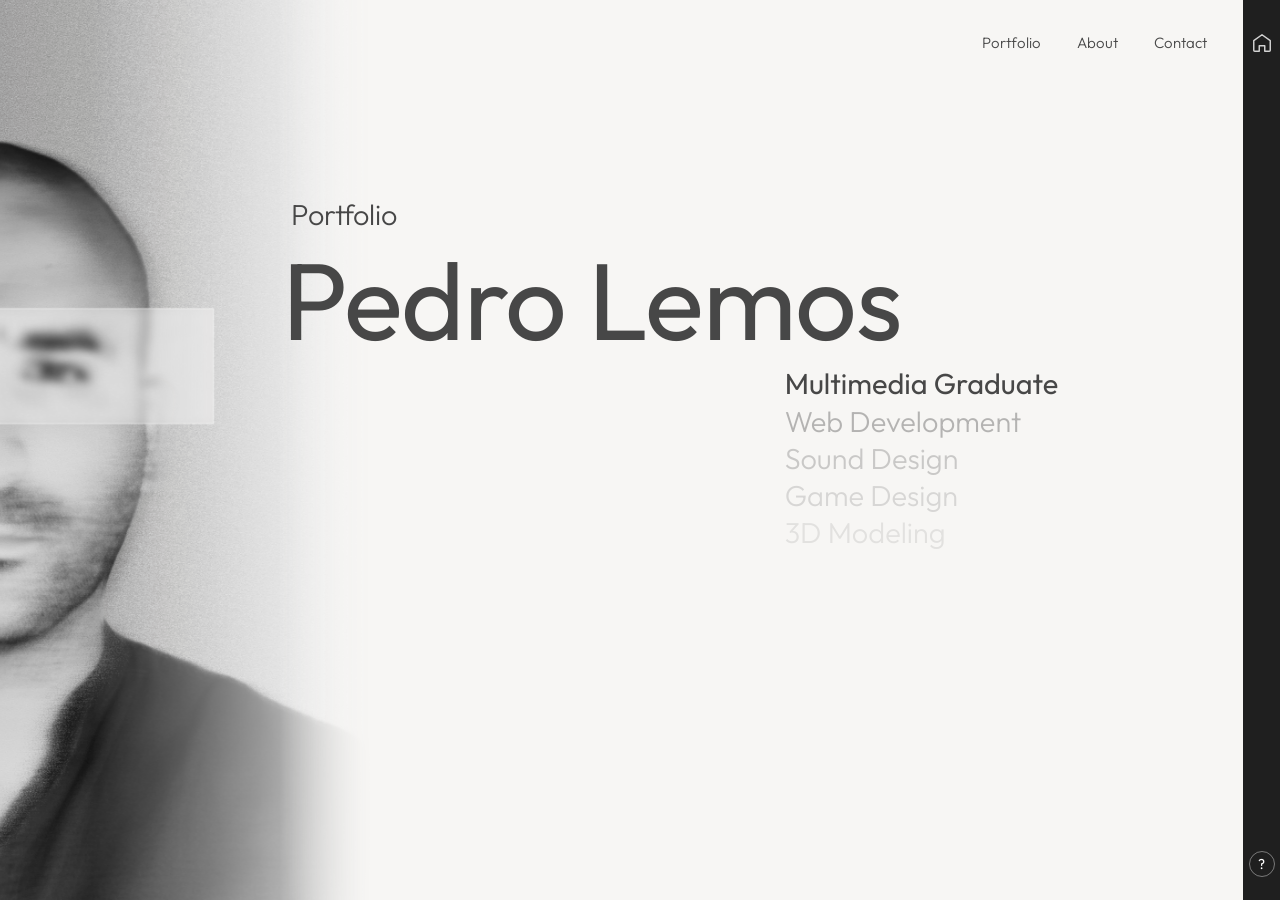
==== commit 9cc3574d: "small changes, category uiux to web dev, cat alignment" ====
--- a/index.html
+++ b/index.html
@@ -49,7 +49,7 @@
           
                     <div class="skills-block" id="skills-block">
             <p class="skill-item skill--primary" id="skill-multimedia">Multimedia Graduate</p>
-            <p class="skill-item skill--sub1" id="skill-uiux">UI/UX Design</p>
+            <p class="skill-item skill--sub1" id="skill-uiux">Web Development</p>
             <p class="skill-item skill--sub2" id="skill-sound">Sound Design</p>
             <p class="skill-item skill--sub3" id="skill-game">Game Design</p>
             <p class="skill-item skill--sub4" id="skill-3d">3D Modeling</p>
--- a/style.css
+++ b/style.css
@@ -779,7 +779,7 @@
   display: grid;
   grid-template-columns: auto 1fr;
   padding: calc(var(--nav-top) + clamp(16px, 2vh, 32px)) 0 clamp(20px, 3vh, 40px) clamp(32px, 4.5vw, 80px);
-  gap: clamp(90px, 14vw, 260px);
+  gap: clamp(48px, 7vw, 130px);
   box-sizing: border-box;
   align-items: center;
   overflow: hidden;
@@ -858,7 +858,7 @@
 
 .cat-projects-row {
   display: flex;
-  align-items: center;
+  align-items: flex-start;
   gap: clamp(36px, 3.8vw, 64px);
   padding-right: clamp(36px, 3.8vw, 64px);
 }
@@ -881,7 +881,14 @@
   box-shadow: 0 4px 18px rgba(0, 0, 0, 0.03);
   margin-bottom: clamp(14px, 1.8vh, 20px);
   position: relative;
+  display: block;
   transition: transform 0.4s cubic-bezier(0.22, 1, 0.36, 1), box-shadow 0.4s ease, border-color 0.4s ease;
+}
+
+.cat-item-media picture {
+  display: block;
+  width: 100%;
+  height: 100%;
 }
 
 .cat-project-item:not(.cat-project-item--locked):hover .cat-item-media {
